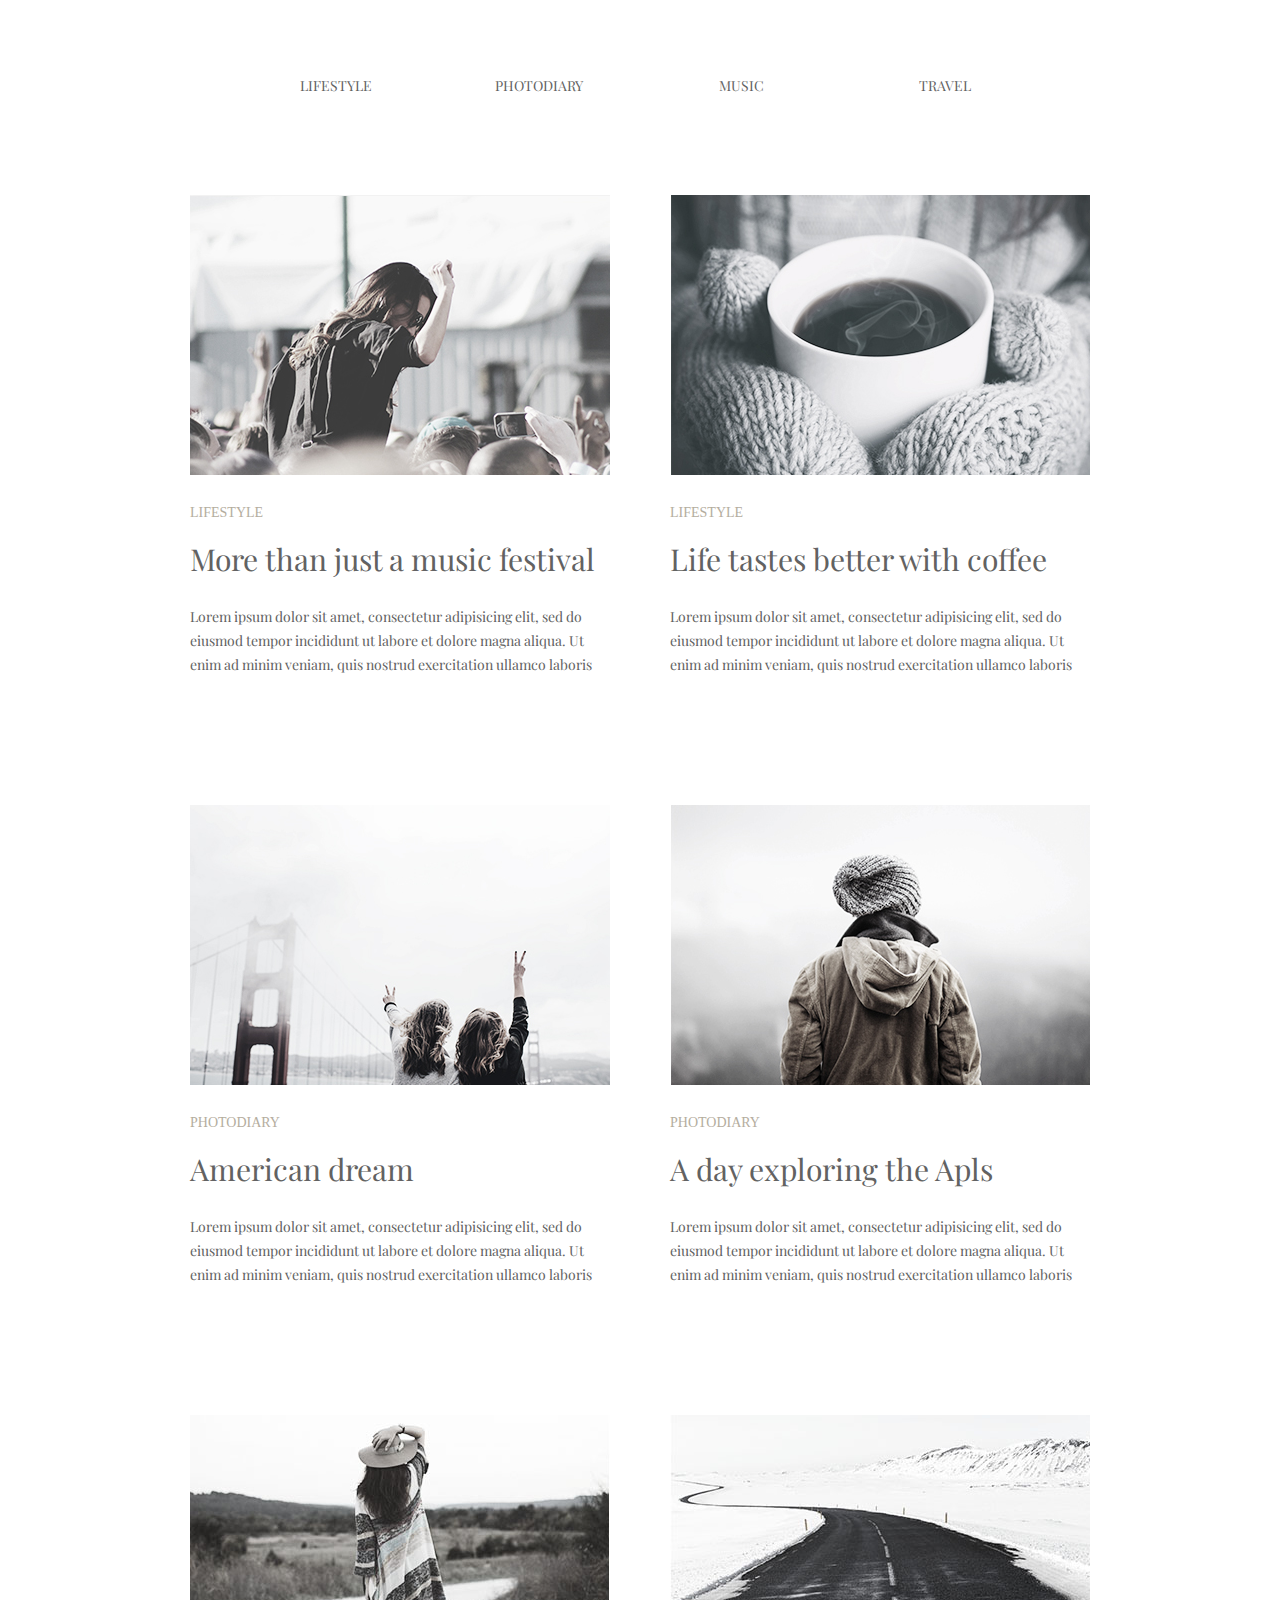
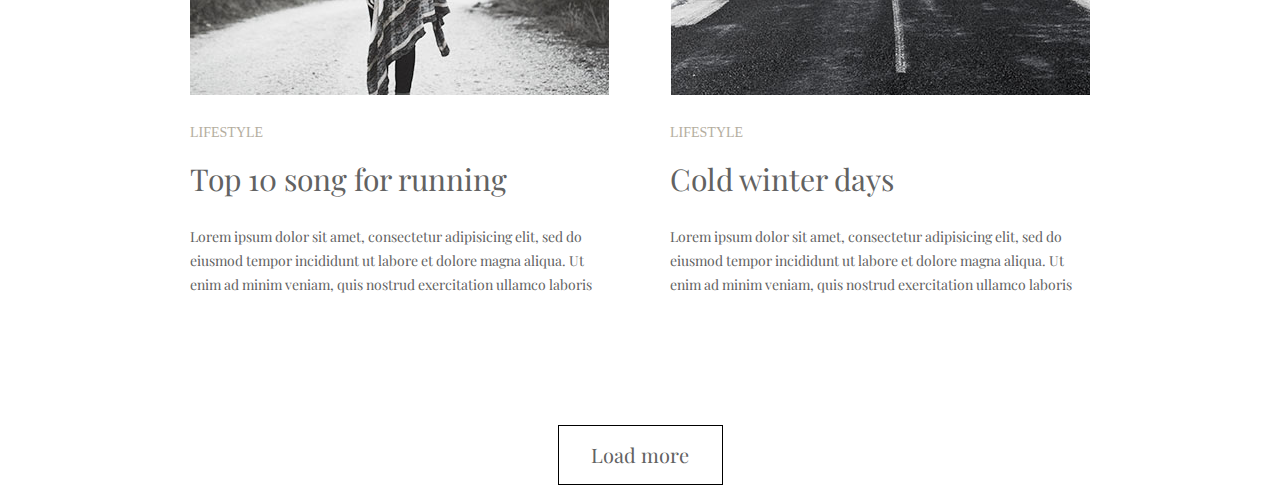
==== hw-mod-03/index.html @ e3057731 "mod03" ====
<!DOCTYPE html>
<html lang="en">
<head>
    <meta charset="UTF-8">
    <meta name="viewport" content="width=device-width, initial-scale=1.0">
    <meta http-equiv="X-UA-Compatible" content="ie=edge">
    <link rel="stylesheet" href="style.css">
    <link href="https://fonts.googleapis.com/css?family=Playfair+Display&display=swap" rel="stylesheet">
    <link href="https://fonts.googleapis.com/css?family=Ubuntu:300&display=swap" rel="stylesheet">
    <title>Homework mod.03</title>
</head>
<body>
    <header class="page-header">
        <nav class="navigation-area">
            <ul class="navigation-list">
                <li><a href="#">lifestyle</a></li>
                <li><a href="#">photodiary</a></li>
                <li><a href="#">music</a></li>
                <li><a href="#">travel</a></li>
            </ul>
        </nav>
    </header>
    <main>
        <section class="some-articles">
            <article class="content-area">
                <img src="img/lifestyle01.jpg" alt="music festival" width="420" height="280">
                <p>Lifestyle</p>
                <h2>More than just a music festival</h2>
                <p>Lorem ipsum dolor sit amet, consectetur adipisicing elit, sed do eiusmod tempor incididunt ut labore et dolore magna aliqua. Ut enim ad minim veniam, quis nostrud exercitation ullamco laboris</p>
            </article>
            <article class="content-area">
                <img src="img/lifestyle02.jpg" alt="coffee life" width="420" height="280">
                <p>lifestyle</p>
                <h2>Life tastes better with coffee</h2>
                <p>Lorem ipsum dolor sit amet, consectetur adipisicing elit, sed do eiusmod tempor incididunt ut labore et dolore magna aliqua. Ut enim ad minim veniam, quis nostrud exercitation ullamco laboris</p>
            </article>
            <article class="content-area">
                <img src="img/photodiary01.jpg" alt="amirican dream" width="420" height="280">
                <p>photodiary</p>
                <h2>American dream</h2>
                <p>Lorem ipsum dolor sit amet, consectetur adipisicing elit, sed do eiusmod tempor incididunt ut labore et dolore magna aliqua. Ut enim ad minim veniam, quis nostrud exercitation ullamco laboris</p>
            </article>
            <article class="content-area">
                <img src="img/photodiary02.jpg" alt="Apls view" width="420" height="280">
                <p>photodiary</p>
                <h2>A day exploring the Apls</h2>
                <p>Lorem ipsum dolor sit amet, consectetur adipisicing elit, sed do eiusmod tempor incididunt ut labore et dolore magna aliqua. Ut enim ad minim veniam, quis nostrud exercitation ullamco laboris</p>
            </article>
            <article class="content-area">
                <img src="img/lifestyle03.jpg" alt="amirican dream" width="420" height="280">
                <p>lifestyle</p>
                <h2>Top 10 song for running</h2>
                <p>Lorem ipsum dolor sit amet, consectetur adipisicing elit, sed do eiusmod tempor incididunt ut labore et dolore magna aliqua. Ut enim ad minim veniam, quis nostrud exercitation ullamco laboris</p>
            </article>
            <article class="content-area">
                <img src="img/lifestyle04.jpg" alt="Apls view" width="420" height="280">
                <p>lifestyle</p>
                <h2>Cold winter days</h2>
                <p>Lorem ipsum dolor sit amet, consectetur adipisicing elit, sed do eiusmod tempor incididunt ut labore et dolore magna aliqua. Ut enim ad minim veniam, quis nostrud exercitation ullamco laboris</p>
            </article>
            <div class="btn-wrapper">
                <button class="btn-more">Load more</button>
            </div>
            
        </section>
    </main>
</body>
</html>
---- hw-mod-03/style.css ----
k.visually-hidden:not(:focus):not(:active),
input[type="checkbox"].visually-hidden,
input[type="radio"].visually-hidden {
  position: absolute;
  width: 1px;
  height: 1px;
  margin: -1px;
  border: 0;
  padding: 0;
  white-space: nowrap;
  -webkit-clip-path: inset(100%);
  clip-path: inset(100%);
  clip: rect(0 0 0 0);
  overflow: hidden;
}

* {
    box-sizing: border-box;
}

body {
    display: block;
    width: 900px;
    height: 2078px;
    margin: 0 auto;
    font-family: 'Playfair Display', serif;
    font-size: 14px;
}
.page-header {
    text-transform: uppercase;
    text-align: center;
}

.navigation-list {
    margin: 0;
    padding: 0;
    list-style-type: none;
    text-decoration: none;
    padding-top: 76px;
}

.navigation-list li {
    display: inline-block;
    width: 200px;
    margin-bottom: 100px;

}

.navigation-list a {
    text-decoration: none;
    color: #626262;
}

.navigation-list a:hover {
    color: #03a9f4;
}

.some-articles {
    font-size: 0px;
}

.content-area {
    display: inline-block;
    width: 420px;
    font-size: 14px;
    line-height: 24px;
    font-family: "Playfair Display";
    font-weight: 400;
    color: #626262;
    margin-bottom: 114px;
}

.content-area img {
    margin-bottom: 8px;
}
.content-area h2 {
    font-size: 30px;
    font-family: "Playfair Display";
    font-weight: 400;
    color: #626262;
    line-height: 36px;
    margin-top: 0;
    margin-bottom: 28px;
}

.content-area p:nth-of-type(0n+1) {
    font-size: 14px;
    color: #b4ad9e;
    font-family: "Ubuntu Light";
    font-weight: 300;
    text-transform: uppercase;
    line-height: 17px;
    margin-bottom: 20px;
}

.content-area:nth-of-type(2n+1) {
    margin-right: 60px;
}

.btn-wrapper {
    text-align: center;
    margin-bottom: 70px;
}

.btn-more {
    background-color: #ffffff;
    border: 1px solid #000000;
    font-size: 20px;
    font-family: "Playfair Display";
    font-weight: 300;
    color: #626262;
    line-height: 24px;
    /* color: white; */
    /* text-align: center; */
    display: inline-block;
    /* padding: 23px 34px; */
    width: 165px;
    height: 60px;
}
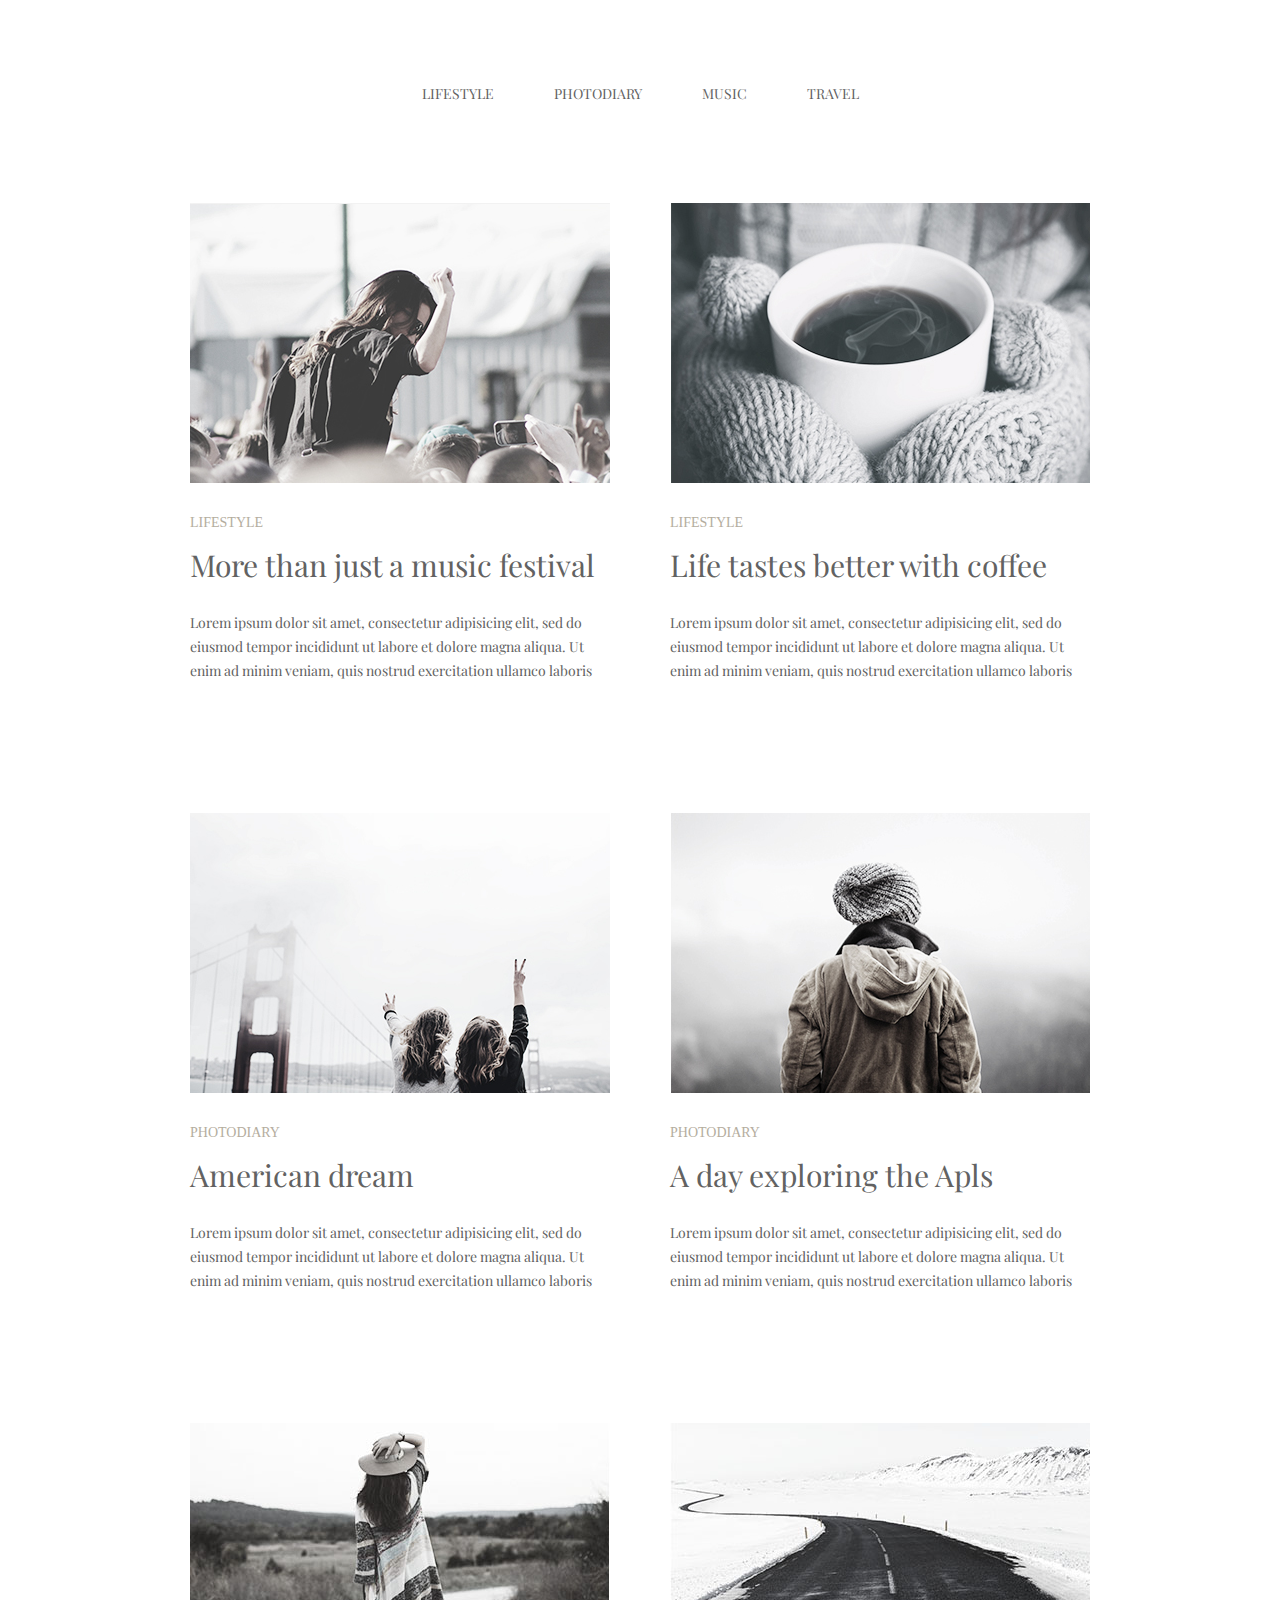
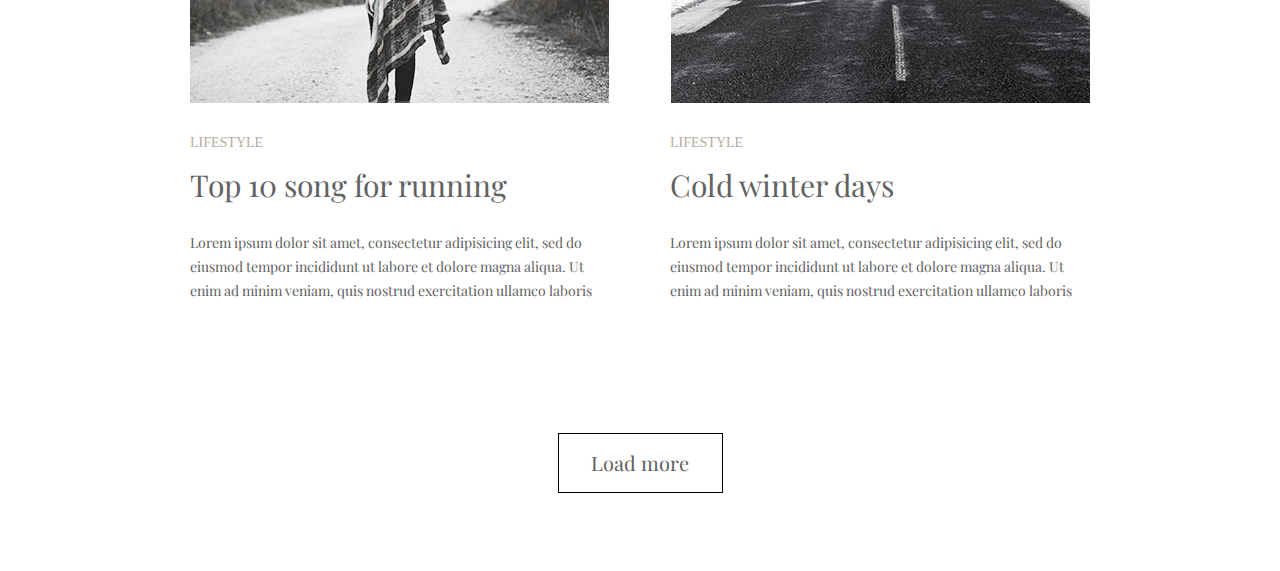
==== commit 1b68083f: "submission v2" ====
--- a/hw-mod-03/index.html
+++ b/hw-mod-03/index.html
@@ -10,6 +10,7 @@
     <title>Homework mod.03</title>
 </head>
 <body>
+    <div class="container">
     <header class="page-header">
         <nav class="navigation-area">
             <ul class="navigation-list">
@@ -21,48 +22,49 @@
         </nav>
     </header>
     <main>
-        <section class="some-articles">
+        <section class="some-articles container">
             <article class="content-area">
                 <img src="img/lifestyle01.jpg" alt="music festival" width="420" height="280">
-                <p>Lifestyle</p>
+                <p class="post-title">Lifestyle</p>
                 <h2>More than just a music festival</h2>
-                <p>Lorem ipsum dolor sit amet, consectetur adipisicing elit, sed do eiusmod tempor incididunt ut labore et dolore magna aliqua. Ut enim ad minim veniam, quis nostrud exercitation ullamco laboris</p>
+                <p class="post-content">Lorem ipsum dolor sit amet, consectetur adipisicing elit, sed do eiusmod tempor incididunt ut labore et dolore magna aliqua. Ut enim ad minim veniam, quis nostrud exercitation ullamco laboris</p>
             </article>
             <article class="content-area">
                 <img src="img/lifestyle02.jpg" alt="coffee life" width="420" height="280">
-                <p>lifestyle</p>
+                <p class="post-title">lifestyle</p>
                 <h2>Life tastes better with coffee</h2>
-                <p>Lorem ipsum dolor sit amet, consectetur adipisicing elit, sed do eiusmod tempor incididunt ut labore et dolore magna aliqua. Ut enim ad minim veniam, quis nostrud exercitation ullamco laboris</p>
+                <p class="post-content">Lorem ipsum dolor sit amet, consectetur adipisicing elit, sed do eiusmod tempor incididunt ut labore et dolore magna aliqua. Ut enim ad minim veniam, quis nostrud exercitation ullamco laboris</p>
             </article>
             <article class="content-area">
                 <img src="img/photodiary01.jpg" alt="amirican dream" width="420" height="280">
-                <p>photodiary</p>
+                <p class="post-title">photodiary</p>
                 <h2>American dream</h2>
-                <p>Lorem ipsum dolor sit amet, consectetur adipisicing elit, sed do eiusmod tempor incididunt ut labore et dolore magna aliqua. Ut enim ad minim veniam, quis nostrud exercitation ullamco laboris</p>
+                <p class="post-content">Lorem ipsum dolor sit amet, consectetur adipisicing elit, sed do eiusmod tempor incididunt ut labore et dolore magna aliqua. Ut enim ad minim veniam, quis nostrud exercitation ullamco laboris</p>
             </article>
             <article class="content-area">
                 <img src="img/photodiary02.jpg" alt="Apls view" width="420" height="280">
-                <p>photodiary</p>
+                <p class="post-title">photodiary</p>
                 <h2>A day exploring the Apls</h2>
-                <p>Lorem ipsum dolor sit amet, consectetur adipisicing elit, sed do eiusmod tempor incididunt ut labore et dolore magna aliqua. Ut enim ad minim veniam, quis nostrud exercitation ullamco laboris</p>
+                <p class="post-content">Lorem ipsum dolor sit amet, consectetur adipisicing elit, sed do eiusmod tempor incididunt ut labore et dolore magna aliqua. Ut enim ad minim veniam, quis nostrud exercitation ullamco laboris</p>
             </article>
             <article class="content-area">
                 <img src="img/lifestyle03.jpg" alt="amirican dream" width="420" height="280">
-                <p>lifestyle</p>
+                <p class="post-title">lifestyle</p>
                 <h2>Top 10 song for running</h2>
-                <p>Lorem ipsum dolor sit amet, consectetur adipisicing elit, sed do eiusmod tempor incididunt ut labore et dolore magna aliqua. Ut enim ad minim veniam, quis nostrud exercitation ullamco laboris</p>
+                <p class="post-content">Lorem ipsum dolor sit amet, consectetur adipisicing elit, sed do eiusmod tempor incididunt ut labore et dolore magna aliqua. Ut enim ad minim veniam, quis nostrud exercitation ullamco laboris</p>
             </article>
             <article class="content-area">
                 <img src="img/lifestyle04.jpg" alt="Apls view" width="420" height="280">
-                <p>lifestyle</p>
+                <p class="post-title">lifestyle</p>
                 <h2>Cold winter days</h2>
-                <p>Lorem ipsum dolor sit amet, consectetur adipisicing elit, sed do eiusmod tempor incididunt ut labore et dolore magna aliqua. Ut enim ad minim veniam, quis nostrud exercitation ullamco laboris</p>
+                <p class="post-content">Lorem ipsum dolor sit amet, consectetur adipisicing elit, sed do eiusmod tempor incididunt ut labore et dolore magna aliqua. Ut enim ad minim veniam, quis nostrud exercitation ullamco laboris</p>
             </article>
-            <div class="btn-wrapper">
-                <button class="btn-more">Load more</button>
-            </div>
+
+            <button class="btn-more">Load more</button>
+
             
         </section>
     </main>
+    </div>
 </body>
 </html>--- a/hw-mod-03/style.css
+++ b/hw-mod-03/style.css
@@ -19,13 +19,15 @@
 }
 
 body {
-    display: block;
-    width: 900px;
-    height: 2078px;
-    margin: 0 auto;
     font-family: 'Playfair Display', serif;
     font-size: 14px;
 }
+
+.container {
+    width: 900px;
+    margin: 0 auto;
+}
+
 .page-header {
     text-transform: uppercase;
     text-align: center;
@@ -37,16 +39,22 @@
     list-style-type: none;
     text-decoration: none;
     padding-top: 76px;
+    font-size: 0px;
 }
 
 .navigation-list li {
     display: inline-block;
-    width: 200px;
-    margin-bottom: 100px;
+    padding-bottom: 100px;
+    font-size: 14px;
 
 }
 
+.navigation-list li:not(:last-child) {
+    margin-right: 60px;
+}
+
 .navigation-list a {
+    display: block;
     text-decoration: none;
     color: #626262;
 }
@@ -57,6 +65,7 @@
 
 .some-articles {
     font-size: 0px;
+    padding-bottom: 70px;
 }
 
 .content-area {
@@ -67,12 +76,24 @@
     font-family: "Playfair Display";
     font-weight: 400;
     color: #626262;
-    margin-bottom: 114px;
+    margin-bottom: 130px;
 }
 
 .content-area img {
     margin-bottom: 8px;
 }
+
+.post-title {
+    font-size: 14px;
+    color: #b4ad9e;
+    font-family: "Ubuntu Light";
+    font-weight: 300;
+    text-transform: uppercase;
+    line-height: 17px;
+    margin: 0px;
+    padding: 16px 0px;
+}
+
 .content-area h2 {
     font-size: 30px;
     font-family: "Playfair Display";
@@ -83,23 +104,12 @@
     margin-bottom: 28px;
 }
 
-.content-area p:nth-of-type(0n+1) {
-    font-size: 14px;
-    color: #b4ad9e;
-    font-family: "Ubuntu Light";
-    font-weight: 300;
-    text-transform: uppercase;
-    line-height: 17px;
-    margin-bottom: 20px;
+.post-content {
+    margin: 0;
 }
 
 .content-area:nth-of-type(2n+1) {
     margin-right: 60px;
-}
-
-.btn-wrapper {
-    text-align: center;
-    margin-bottom: 70px;
 }
 
 .btn-more {
@@ -110,10 +120,8 @@
     font-weight: 300;
     color: #626262;
     line-height: 24px;
-    /* color: white; */
-    /* text-align: center; */
-    display: inline-block;
-    /* padding: 23px 34px; */
+    margin: 0 auto;
+    display: block;
     width: 165px;
     height: 60px;
 }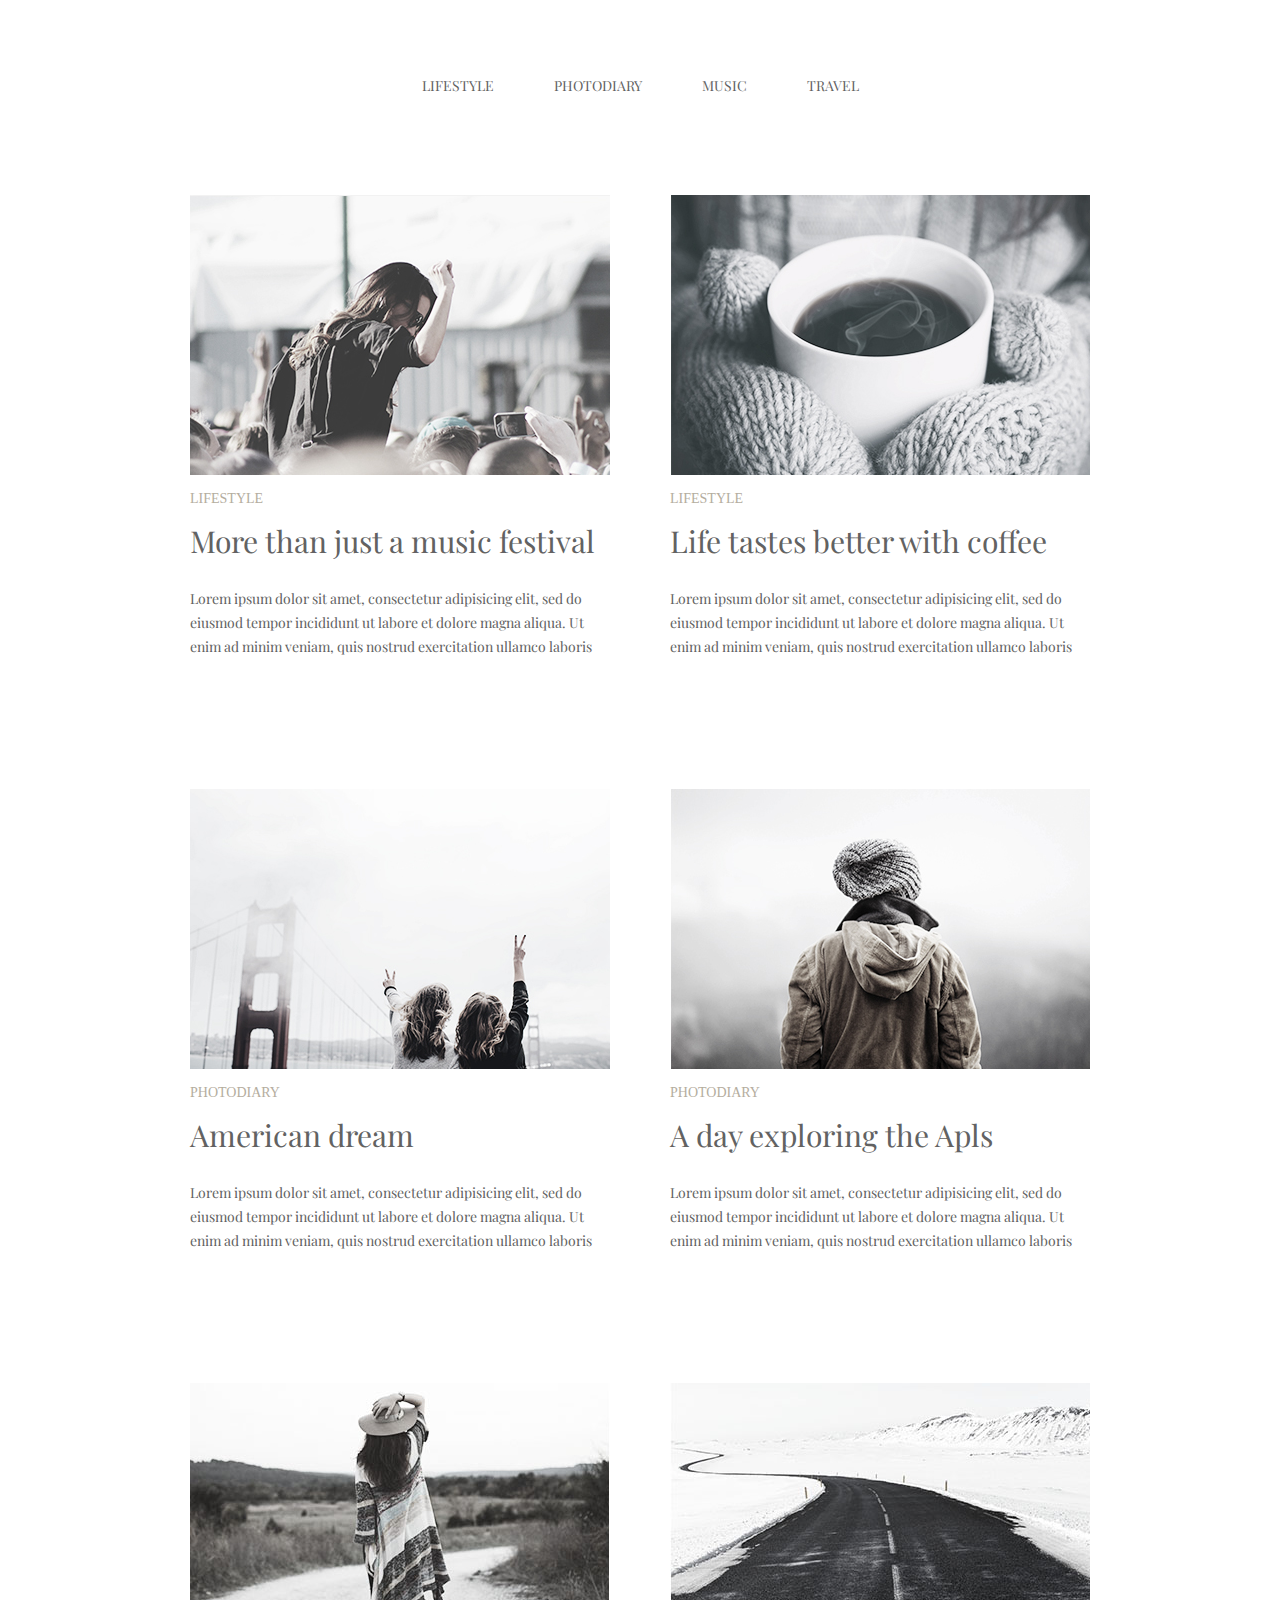
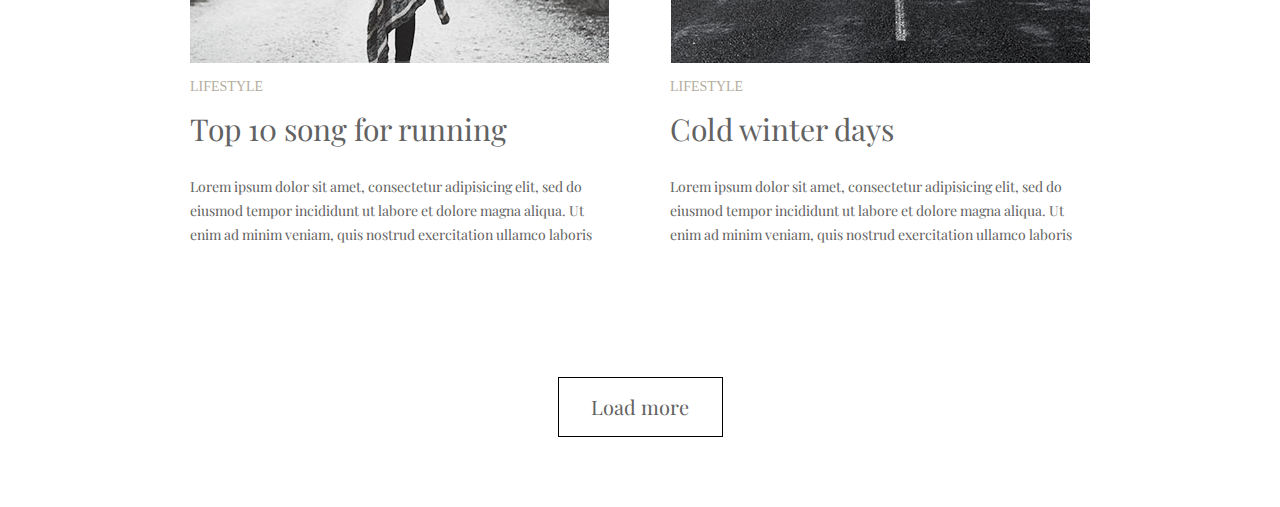
==== commit cd776865: "fixed issues 22-07" ====
--- a/hw-mod-03/index.html
+++ b/hw-mod-03/index.html
@@ -67,4 +67,5 @@
     </main>
     </div>
 </body>
+
 </html>--- a/hw-mod-03/style.css
+++ b/hw-mod-03/style.css
@@ -1,18 +1,3 @@
-k.visually-hidden:not(:focus):not(:active),
-input[type="checkbox"].visually-hidden,
-input[type="radio"].visually-hidden {
-  position: absolute;
-  width: 1px;
-  height: 1px;
-  margin: -1px;
-  border: 0;
-  padding: 0;
-  white-space: nowrap;
-  -webkit-clip-path: inset(100%);
-  clip-path: inset(100%);
-  clip: rect(0 0 0 0);
-  overflow: hidden;
-}
 
 * {
     box-sizing: border-box;
@@ -21,6 +6,8 @@
 body {
     font-family: 'Playfair Display', serif;
     font-size: 14px;
+    margin: 0;
+    padding: 0;
 }
 
 .container {
@@ -39,12 +26,12 @@
     list-style-type: none;
     text-decoration: none;
     padding-top: 76px;
+    padding-bottom: 100px;
     font-size: 0px;
 }
 
 .navigation-list li {
     display: inline-block;
-    padding-bottom: 100px;
     font-size: 14px;
 
 }
@@ -90,8 +77,8 @@
     font-weight: 300;
     text-transform: uppercase;
     line-height: 17px;
-    margin: 0px;
-    padding: 16px 0px;
+    margin: 0;
+    padding-bottom: 16px;
 }
 
 .content-area h2 {
@@ -124,4 +111,5 @@
     display: block;
     width: 165px;
     height: 60px;
-}+}
+
